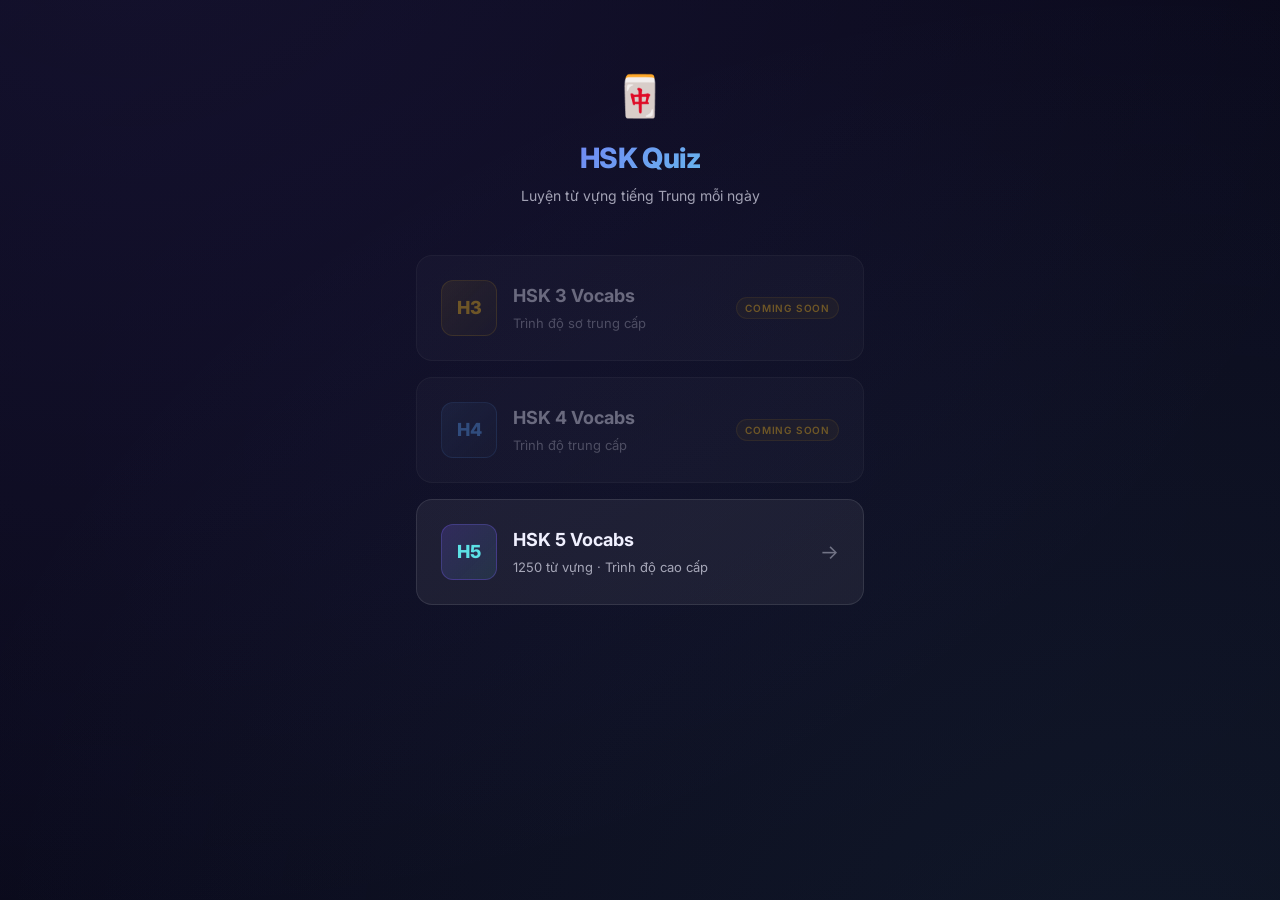
==== index.html @ 5e08f553 "init" ====
<!DOCTYPE html>
<html lang="vi">
<head>
  <meta charset="UTF-8">
  <meta name="viewport" content="width=device-width, initial-scale=1.0, maximum-scale=1.0, user-scalable=no">
  <meta name="description" content="Ứng dụng luyện từ vựng HSK - Học tiếng Trung qua quiz tương tác">
  <title>HSK Quiz - Luyện Từ Vựng Tiếng Trung</title>
  <link rel="stylesheet" href="styles.css">
  <link rel="icon" href="data:image/svg+xml,<svg xmlns='http://www.w3.org/2000/svg' viewBox='0 0 100 100'><text y='.9em' font-size='90'>🀄</text></svg>">
</head>
<body>
  <div class="app-container">
    <header class="app-header">
      <div class="app-logo">🀄</div>
      <h1 class="app-title">HSK Quiz</h1>
      <p class="app-subtitle">Luyện từ vựng tiếng Trung mỗi ngày</p>
    </header>

    <main>
      <div class="level-grid" id="level-grid">
        <a class="level-card disabled" id="hsk3-card">
          <div class="level-badge hsk3">H3</div>
          <div class="level-info">
            <div class="level-name">HSK 3 Vocabs</div>
            <div class="level-desc">Trình độ sơ trung cấp</div>
          </div>
          <span class="coming-soon-tag">Coming Soon</span>
        </a>

        <a class="level-card disabled" id="hsk4-card">
          <div class="level-badge hsk4">H4</div>
          <div class="level-info">
            <div class="level-name">HSK 4 Vocabs</div>
            <div class="level-desc">Trình độ trung cấp</div>
          </div>
          <span class="coming-soon-tag">Coming Soon</span>
        </a>

        <a class="level-card" href="quiz.html" id="hsk5-card">
          <div class="level-badge hsk5">H5</div>
          <div class="level-info">
            <div class="level-name">HSK 5 Vocabs</div>
            <div class="level-desc">1250 từ vựng · Trình độ cao cấp</div>
          </div>
          <span class="level-arrow">→</span>
        </a>
      </div>
    </main>
  </div>
</body>
</html>
---- styles.css ----
@import url('https://fonts.googleapis.com/css2?family=Inter:wght@300;400;500;600;700;800&family=Noto+Sans+SC:wght@400;500;700&display=swap');

/* ============================================
   Design Tokens
   ============================================ */
:root {
  /* Colors */
  --bg-primary: #0a0a1a;
  --bg-secondary: #12122a;
  --bg-card: rgba(255, 255, 255, 0.04);
  --bg-card-hover: rgba(255, 255, 255, 0.08);
  --bg-glass: rgba(255, 255, 255, 0.06);
  --bg-glass-border: rgba(255, 255, 255, 0.1);

  --text-primary: #f0f0ff;
  --text-secondary: rgba(240, 240, 255, 0.65);
  --text-muted: rgba(240, 240, 255, 0.4);

  --accent-primary: #7c5cfc;
  --accent-secondary: #5ce1e6;
  --accent-gradient: linear-gradient(135deg, #7c5cfc, #5ce1e6);
  --accent-gradient-hover: linear-gradient(135deg, #9078ff, #72eef3);

  --correct: #34d399;
  --correct-bg: rgba(52, 211, 153, 0.12);
  --correct-border: rgba(52, 211, 153, 0.3);

  --incorrect: #f87171;
  --incorrect-bg: rgba(248, 113, 113, 0.12);
  --incorrect-border: rgba(248, 113, 113, 0.3);

  --warning: #fbbf24;

  /* Spacing */
  --space-xs: 4px;
  --space-sm: 8px;
  --space-md: 16px;
  --space-lg: 24px;
  --space-xl: 32px;
  --space-2xl: 48px;

  /* Radius */
  --radius-sm: 8px;
  --radius-md: 12px;
  --radius-lg: 16px;
  --radius-xl: 20px;
  --radius-full: 9999px;

  /* Shadows */
  --shadow-sm: 0 2px 8px rgba(0, 0, 0, 0.3);
  --shadow-md: 0 4px 16px rgba(0, 0, 0, 0.4);
  --shadow-lg: 0 8px 32px rgba(0, 0, 0, 0.5);
  --shadow-glow: 0 0 20px rgba(124, 92, 252, 0.3);

  /* Transitions */
  --transition-fast: 150ms ease;
  --transition-base: 250ms ease;
  --transition-slow: 400ms cubic-bezier(0.4, 0, 0.2, 1);
}

/* ============================================
   Reset & Base
   ============================================ */
*, *::before, *::after {
  box-sizing: border-box;
  margin: 0;
  padding: 0;
}

html {
  font-size: 16px;
  -webkit-text-size-adjust: 100%;
}

body {
  font-family: 'Inter', -apple-system, BlinkMacSystemFont, sans-serif;
  background: var(--bg-primary);
  color: var(--text-primary);
  min-height: 100dvh;
  overflow-x: hidden;
  line-height: 1.6;
  -webkit-font-smoothing: antialiased;
}

/* Animated background */
body::before {
  content: '';
  position: fixed;
  top: -50%;
  left: -50%;
  width: 200%;
  height: 200%;
  background: radial-gradient(ellipse at 30% 20%, rgba(124, 92, 252, 0.08) 0%, transparent 50%),
              radial-gradient(ellipse at 70% 80%, rgba(92, 225, 230, 0.06) 0%, transparent 50%),
              radial-gradient(ellipse at 50% 50%, rgba(124, 92, 252, 0.03) 0%, transparent 70%);
  animation: bgFloat 20s ease-in-out infinite;
  pointer-events: none;
  z-index: 0;
}

@keyframes bgFloat {
  0%, 100% { transform: translate(0, 0) rotate(0deg); }
  33% { transform: translate(2%, -1%) rotate(1deg); }
  66% { transform: translate(-1%, 2%) rotate(-1deg); }
}

/* ============================================
   Layout
   ============================================ */
.app-container {
  position: relative;
  z-index: 1;
  max-width: 480px;
  margin: 0 auto;
  padding: var(--space-md);
  min-height: 100dvh;
}

/* ============================================
   Header
   ============================================ */
.app-header {
  text-align: center;
  padding: var(--space-2xl) 0 var(--space-lg);
}

.app-logo {
  font-size: 2.5rem;
  margin-bottom: var(--space-sm);
  animation: logoFloat 3s ease-in-out infinite;
}

@keyframes logoFloat {
  0%, 100% { transform: translateY(0); }
  50% { transform: translateY(-6px); }
}

.app-title {
  font-size: 1.75rem;
  font-weight: 800;
  background: var(--accent-gradient);
  -webkit-background-clip: text;
  -webkit-text-fill-color: transparent;
  background-clip: text;
  letter-spacing: -0.02em;
  margin-bottom: var(--space-xs);
}

.app-subtitle {
  font-size: 0.875rem;
  color: var(--text-secondary);
  font-weight: 400;
}

/* ============================================
   Glass Card
   ============================================ */
.glass-card {
  background: var(--bg-glass);
  border: 1px solid var(--bg-glass-border);
  border-radius: var(--radius-lg);
  padding: var(--space-lg);
  backdrop-filter: blur(20px);
  -webkit-backdrop-filter: blur(20px);
  transition: all var(--transition-base);
}

.glass-card:hover {
  background: var(--bg-card-hover);
  border-color: rgba(255, 255, 255, 0.15);
}

/* ============================================
   HSK Level Cards (Main Screen)
   ============================================ */
.level-grid {
  display: flex;
  flex-direction: column;
  gap: var(--space-md);
  margin-top: var(--space-lg);
}

.level-card {
  display: flex;
  align-items: center;
  gap: var(--space-md);
  padding: var(--space-lg);
  background: var(--bg-glass);
  border: 1px solid var(--bg-glass-border);
  border-radius: var(--radius-lg);
  cursor: pointer;
  transition: all var(--transition-base);
  text-decoration: none;
  color: inherit;
  position: relative;
  overflow: hidden;
}

.level-card::before {
  content: '';
  position: absolute;
  top: 0;
  left: 0;
  right: 0;
  bottom: 0;
  background: var(--accent-gradient);
  opacity: 0;
  transition: opacity var(--transition-base);
}

.level-card:hover::before,
.level-card:active::before {
  opacity: 0.06;
}

.level-card:hover {
  transform: translateY(-2px);
  border-color: rgba(124, 92, 252, 0.3);
  box-shadow: var(--shadow-glow);
}

.level-card:active {
  transform: translateY(0) scale(0.98);
}

.level-card.disabled {
  opacity: 0.4;
  cursor: not-allowed;
  pointer-events: none;
}

.level-badge {
  width: 56px;
  height: 56px;
  border-radius: var(--radius-md);
  display: flex;
  align-items: center;
  justify-content: center;
  font-weight: 800;
  font-size: 1.125rem;
  flex-shrink: 0;
  position: relative;
  z-index: 1;
}

.level-badge.hsk3 {
  background: linear-gradient(135deg, rgba(251, 191, 36, 0.2), rgba(251, 191, 36, 0.05));
  color: #fbbf24;
  border: 1px solid rgba(251, 191, 36, 0.3);
}

.level-badge.hsk4 {
  background: linear-gradient(135deg, rgba(96, 165, 250, 0.2), rgba(96, 165, 250, 0.05));
  color: #60a5fa;
  border: 1px solid rgba(96, 165, 250, 0.3);
}

.level-badge.hsk5 {
  background: linear-gradient(135deg, rgba(124, 92, 252, 0.2), rgba(92, 225, 230, 0.1));
  color: var(--accent-secondary);
  border: 1px solid rgba(124, 92, 252, 0.3);
}

.level-info {
  flex: 1;
  position: relative;
  z-index: 1;
}

.level-name {
  font-size: 1.125rem;
  font-weight: 700;
  margin-bottom: 2px;
}

.level-desc {
  font-size: 0.8125rem;
  color: var(--text-secondary);
}

.level-arrow {
  font-size: 1.25rem;
  color: var(--text-muted);
  position: relative;
  z-index: 1;
  transition: transform var(--transition-base);
}

.level-card:hover .level-arrow {
  transform: translateX(4px);
  color: var(--accent-primary);
}

.coming-soon-tag {
  font-size: 0.625rem;
  font-weight: 600;
  text-transform: uppercase;
  letter-spacing: 0.08em;
  color: var(--warning);
  background: rgba(251, 191, 36, 0.1);
  border: 1px solid rgba(251, 191, 36, 0.2);
  padding: 2px 8px;
  border-radius: var(--radius-full);
  position: relative;
  z-index: 1;
}

/* ============================================
   Quiz Screen
   ============================================ */
.quiz-header {
  display: flex;
  align-items: center;
  justify-content: space-between;
  padding: var(--space-md) 0;
  margin-bottom: var(--space-md);
}

.back-btn {
  display: flex;
  align-items: center;
  gap: var(--space-xs);
  background: none;
  border: 1px solid var(--bg-glass-border);
  color: var(--text-secondary);
  font-size: 0.875rem;
  padding: var(--space-sm) var(--space-md);
  border-radius: var(--radius-full);
  cursor: pointer;
  transition: all var(--transition-fast);
  font-family: inherit;
}

.back-btn:hover {
  border-color: var(--accent-primary);
  color: var(--text-primary);
  background: rgba(124, 92, 252, 0.1);
}

.stats-link {
  display: flex;
  align-items: center;
  gap: var(--space-xs);
  background: var(--bg-glass);
  border: 1px solid var(--bg-glass-border);
  color: var(--accent-secondary);
  font-size: 0.8125rem;
  font-weight: 500;
  padding: var(--space-sm) var(--space-md);
  border-radius: var(--radius-full);
  cursor: pointer;
  transition: all var(--transition-fast);
  text-decoration: none;
  font-family: inherit;
}

.stats-link:hover {
  background: rgba(92, 225, 230, 0.1);
  border-color: var(--accent-secondary);
}

/* Progress */
.progress-section {
  margin-bottom: var(--space-lg);
}

.progress-info {
  display: flex;
  justify-content: space-between;
  align-items: center;
  margin-bottom: var(--space-sm);
}

.progress-label {
  font-size: 0.8125rem;
  color: var(--text-secondary);
  font-weight: 500;
}

.progress-count {
  font-size: 0.875rem;
  font-weight: 700;
  color: var(--accent-secondary);
}

.progress-bar {
  height: 6px;
  background: rgba(255, 255, 255, 0.06);
  border-radius: var(--radius-full);
  overflow: hidden;
}

.progress-fill {
  height: 100%;
  background: var(--accent-gradient);
  border-radius: var(--radius-full);
  transition: width var(--transition-slow);
  position: relative;
}

.progress-fill::after {
  content: '';
  position: absolute;
  top: 0;
  right: 0;
  width: 20px;
  height: 100%;
  background: rgba(255, 255, 255, 0.4);
  filter: blur(4px);
}

/* Question Card */
.question-card {
  background: var(--bg-glass);
  border: 1px solid var(--bg-glass-border);
  border-radius: var(--radius-xl);
  padding: var(--space-xl) var(--space-lg);
  text-align: center;
  margin-bottom: var(--space-lg);
  position: relative;
  overflow: hidden;
  animation: cardIn 0.4s cubic-bezier(0.4, 0, 0.2, 1);
}

@keyframes cardIn {
  from {
    opacity: 0;
    transform: translateY(20px) scale(0.96);
  }
  to {
    opacity: 1;
    transform: translateY(0) scale(1);
  }
}

.question-label {
  font-size: 0.75rem;
  text-transform: uppercase;
  letter-spacing: 0.1em;
  color: var(--text-muted);
  margin-bottom: var(--space-md);
  font-weight: 600;
}

.question-chinese {
  font-family: 'Noto Sans SC', sans-serif;
  font-size: 3rem;
  font-weight: 700;
  margin-bottom: var(--space-sm);
  line-height: 1.2;
  background: var(--accent-gradient);
  -webkit-background-clip: text;
  -webkit-text-fill-color: transparent;
  background-clip: text;
}

.question-pinyin {
  font-size: 1rem;
  color: var(--accent-secondary);
  font-weight: 500;
  margin-bottom: var(--space-sm);
  opacity: 0;
  transform: translateY(-8px);
  transition: all var(--transition-base);
}

.question-pinyin.show {
  opacity: 1;
  transform: translateY(0);
}

.question-type {
  font-size: 0.75rem;
  color: var(--text-muted);
  font-style: italic;
}

/* Answer Choices */
.choices-grid {
  display: flex;
  flex-direction: column;
  gap: var(--space-sm);
  margin-bottom: var(--space-lg);
}

.choice-btn {
  display: flex;
  align-items: center;
  gap: var(--space-md);
  width: 100%;
  padding: var(--space-md) var(--space-lg);
  background: var(--bg-glass);
  border: 1.5px solid var(--bg-glass-border);
  border-radius: var(--radius-md);
  color: var(--text-primary);
  font-size: 0.9375rem;
  font-family: inherit;
  cursor: pointer;
  transition: all var(--transition-fast);
  text-align: left;
  position: relative;
  overflow: hidden;
}

.choice-btn::before {
  content: '';
  position: absolute;
  top: 0;
  left: 0;
  right: 0;
  bottom: 0;
  opacity: 0;
  transition: opacity var(--transition-fast);
}

.choice-btn:hover:not(.disabled) {
  border-color: rgba(124, 92, 252, 0.4);
  background: rgba(124, 92, 252, 0.08);
  transform: translateX(4px);
}

.choice-btn:active:not(.disabled) {
  transform: translateX(2px) scale(0.99);
}

.choice-letter {
  width: 28px;
  height: 28px;
  border-radius: var(--radius-sm);
  display: flex;
  align-items: center;
  justify-content: center;
  font-weight: 700;
  font-size: 0.8125rem;
  background: rgba(255, 255, 255, 0.06);
  color: var(--text-secondary);
  flex-shrink: 0;
  transition: all var(--transition-fast);
}

.choice-btn:hover:not(.disabled) .choice-letter {
  background: rgba(124, 92, 252, 0.2);
  color: var(--accent-primary);
}

.choice-text {
  flex: 1;
}

/* Choice states */
.choice-btn.correct {
  border-color: var(--correct-border);
  background: var(--correct-bg);
  pointer-events: none;
}

.choice-btn.correct .choice-letter {
  background: rgba(52, 211, 153, 0.25);
  color: var(--correct);
}

.choice-btn.incorrect {
  border-color: var(--incorrect-border);
  background: var(--incorrect-bg);
  pointer-events: none;
}

.choice-btn.incorrect .choice-letter {
  background: rgba(248, 113, 113, 0.25);
  color: var(--incorrect);
}

.choice-btn.disabled {
  opacity: 0.4;
  pointer-events: none;
}

/* Feedback Message */
.feedback {
  text-align: center;
  padding: var(--space-md);
  border-radius: var(--radius-md);
  margin-bottom: var(--space-md);
  font-weight: 600;
  font-size: 0.9375rem;
  animation: feedbackIn 0.3s ease;
  display: none;
}

@keyframes feedbackIn {
  from { opacity: 0; transform: scale(0.9); }
  to { opacity: 1; transform: scale(1); }
}

.feedback.show {
  display: block;
}

.feedback.correct {
  background: var(--correct-bg);
  border: 1px solid var(--correct-border);
  color: var(--correct);
}

.feedback.incorrect {
  background: var(--incorrect-bg);
  border: 1px solid var(--incorrect-border);
  color: var(--incorrect);
}

/* ============================================
   Summary (End of Quiz)
   ============================================ */
.summary-card {
  text-align: center;
  animation: cardIn 0.5s ease;
}

.summary-emoji {
  font-size: 4rem;
  margin-bottom: var(--space-md);
  animation: logoFloat 2s ease-in-out infinite;
}

.summary-title {
  font-size: 1.5rem;
  font-weight: 800;
  margin-bottom: var(--space-sm);
  background: var(--accent-gradient);
  -webkit-background-clip: text;
  -webkit-text-fill-color: transparent;
  background-clip: text;
}

.summary-score {
  font-size: 3rem;
  font-weight: 800;
  color: var(--text-primary);
  margin-bottom: var(--space-xs);
}

.summary-label {
  font-size: 0.875rem;
  color: var(--text-secondary);
  margin-bottom: var(--space-xl);
}

.summary-stats {
  display: grid;
  grid-template-columns: 1fr 1fr;
  gap: var(--space-md);
  margin-bottom: var(--space-xl);
}

.stat-item {
  background: rgba(255, 255, 255, 0.04);
  border-radius: var(--radius-md);
  padding: var(--space-md);
}

.stat-value {
  font-size: 1.5rem;
  font-weight: 700;
}

.stat-value.correct-text {
  color: var(--correct);
}

.stat-value.incorrect-text {
  color: var(--incorrect);
}

.stat-label {
  font-size: 0.75rem;
  color: var(--text-secondary);
  margin-top: 2px;
}

/* ============================================
   Buttons
   ============================================ */
.btn-primary {
  display: inline-flex;
  align-items: center;
  justify-content: center;
  gap: var(--space-sm);
  width: 100%;
  padding: var(--space-md) var(--space-xl);
  background: var(--accent-gradient);
  color: white;
  border: none;
  border-radius: var(--radius-md);
  font-size: 1rem;
  font-weight: 600;
  font-family: inherit;
  cursor: pointer;
  transition: all var(--transition-base);
  box-shadow: 0 4px 16px rgba(124, 92, 252, 0.3);
}

.btn-primary:hover {
  background: var(--accent-gradient-hover);
  transform: translateY(-2px);
  box-shadow: 0 6px 24px rgba(124, 92, 252, 0.4);
}

.btn-primary:active {
  transform: translateY(0) scale(0.98);
}

.btn-secondary {
  display: inline-flex;
  align-items: center;
  justify-content: center;
  gap: var(--space-sm);
  width: 100%;
  padding: var(--space-md) var(--space-xl);
  background: transparent;
  color: var(--text-primary);
  border: 1.5px solid var(--bg-glass-border);
  border-radius: var(--radius-md);
  font-size: 0.9375rem;
  font-weight: 500;
  font-family: inherit;
  cursor: pointer;
  transition: all var(--transition-base);
}

.btn-secondary:hover {
  border-color: var(--accent-primary);
  background: rgba(124, 92, 252, 0.08);
}

.btn-danger {
  display: inline-flex;
  align-items: center;
  justify-content: center;
  gap: var(--space-sm);
  width: 100%;
  padding: var(--space-md) var(--space-xl);
  background: rgba(248, 113, 113, 0.1);
  color: var(--incorrect);
  border: 1.5px solid var(--incorrect-border);
  border-radius: var(--radius-md);
  font-size: 0.9375rem;
  font-weight: 600;
  font-family: inherit;
  cursor: pointer;
  transition: all var(--transition-base);
}

.btn-danger:hover {
  background: rgba(248, 113, 113, 0.2);
  border-color: var(--incorrect);
}

.btn-group {
  display: flex;
  flex-direction: column;
  gap: var(--space-sm);
}

/* ============================================
   Marked Words Table (Quiz bottom)
   ============================================ */
.marked-section {
  margin-top: var(--space-xl);
}

.section-title {
  font-size: 0.875rem;
  font-weight: 600;
  color: var(--text-secondary);
  text-transform: uppercase;
  letter-spacing: 0.08em;
  margin-bottom: var(--space-md);
  display: flex;
  align-items: center;
  gap: var(--space-sm);
}

.section-title .icon {
  font-size: 1rem;
}

.marked-table {
  width: 100%;
  border-collapse: separate;
  border-spacing: 0 var(--space-xs);
}

.marked-table th {
  font-size: 0.6875rem;
  text-transform: uppercase;
  letter-spacing: 0.08em;
  color: var(--text-muted);
  font-weight: 600;
  padding: var(--space-sm) var(--space-md);
  text-align: left;
}

.marked-table td {
  padding: var(--space-sm) var(--space-md);
  background: rgba(255, 255, 255, 0.03);
  font-size: 0.875rem;
}

.marked-table tr td:first-child {
  border-radius: var(--radius-sm) 0 0 var(--radius-sm);
  font-family: 'Noto Sans SC', sans-serif;
  font-weight: 500;
  color: var(--accent-secondary);
}

.marked-table tr td:last-child {
  border-radius: 0 var(--radius-sm) var(--radius-sm) 0;
  color: var(--text-secondary);
  font-size: 0.8125rem;
}

.marked-table .wrong-count {
  color: var(--incorrect);
  font-weight: 600;
  font-size: 0.75rem;
}

.empty-state {
  text-align: center;
  padding: var(--space-xl) var(--space-md);
  color: var(--text-muted);
  font-size: 0.875rem;
}

.empty-state .empty-icon {
  font-size: 2.5rem;
  margin-bottom: var(--space-md);
  opacity: 0.5;
}

.empty-state p {
  margin-bottom: var(--space-xs);
}

/* ============================================
   Stats Screen
   ============================================ */
.stats-header {
  display: flex;
  align-items: center;
  gap: var(--space-md);
  padding: var(--space-md) 0;
  margin-bottom: var(--space-lg);
}

.stats-title {
  font-size: 1.25rem;
  font-weight: 700;
  flex: 1;
}

.stats-count {
  font-size: 0.8125rem;
  color: var(--text-secondary);
  background: var(--bg-glass);
  border: 1px solid var(--bg-glass-border);
  padding: var(--space-xs) var(--space-md);
  border-radius: var(--radius-full);
}

.stats-list {
  display: flex;
  flex-direction: column;
  gap: var(--space-sm);
  margin-bottom: var(--space-xl);
}

.stats-item {
  display: grid;
  grid-template-columns: auto 1fr auto;
  gap: var(--space-md);
  align-items: center;
  padding: var(--space-md) var(--space-lg);
  background: var(--bg-glass);
  border: 1px solid var(--bg-glass-border);
  border-radius: var(--radius-md);
  animation: cardIn 0.3s ease;
}

.stats-chinese {
  font-family: 'Noto Sans SC', sans-serif;
  font-size: 1.5rem;
  font-weight: 700;
  color: var(--accent-secondary);
  min-width: 60px;
}

.stats-detail {
  min-width: 0;
}

.stats-meaning {
  font-size: 0.875rem;
  color: var(--text-primary);
  margin-bottom: 2px;
}

.stats-pinyin {
  font-size: 0.8125rem;
  color: var(--text-secondary);
}

.stats-wrong {
  display: flex;
  flex-direction: column;
  align-items: center;
  gap: 2px;
}

.stats-wrong-count {
  font-size: 1.25rem;
  font-weight: 800;
  color: var(--incorrect);
}

.stats-wrong-label {
  font-size: 0.625rem;
  color: var(--text-muted);
  text-transform: uppercase;
  letter-spacing: 0.05em;
}

.stats-actions {
  margin-top: var(--space-lg);
  display: flex;
  flex-direction: column;
  gap: var(--space-sm);
}

/* ============================================
   Confirm Dialog
   ============================================ */
.dialog-overlay {
  position: fixed;
  top: 0;
  left: 0;
  right: 0;
  bottom: 0;
  background: rgba(0, 0, 0, 0.7);
  display: flex;
  align-items: center;
  justify-content: center;
  z-index: 1000;
  padding: var(--space-lg);
  animation: fadeIn 0.2s ease;
  backdrop-filter: blur(4px);
}

@keyframes fadeIn {
  from { opacity: 0; }
  to { opacity: 1; }
}

.dialog-box {
  background: var(--bg-secondary);
  border: 1px solid var(--bg-glass-border);
  border-radius: var(--radius-lg);
  padding: var(--space-xl);
  max-width: 320px;
  width: 100%;
  text-align: center;
  animation: dialogIn 0.3s cubic-bezier(0.4, 0, 0.2, 1);
}

@keyframes dialogIn {
  from { opacity: 0; transform: scale(0.9) translateY(10px); }
  to { opacity: 1; transform: scale(1) translateY(0); }
}

.dialog-icon {
  font-size: 2.5rem;
  margin-bottom: var(--space-md);
}

.dialog-title {
  font-size: 1.125rem;
  font-weight: 700;
  margin-bottom: var(--space-sm);
}

.dialog-message {
  font-size: 0.875rem;
  color: var(--text-secondary);
  margin-bottom: var(--space-xl);
}

.dialog-buttons {
  display: flex;
  gap: var(--space-sm);
}

.dialog-buttons .btn-secondary,
.dialog-buttons .btn-danger {
  flex: 1;
}

/* ============================================
   Divider
   ============================================ */
.divider {
  height: 1px;
  background: var(--bg-glass-border);
  margin: var(--space-xl) 0;
}

/* ============================================
   Animations
   ============================================ */
.fade-in {
  animation: fadeIn 0.3s ease;
}

.slide-up {
  animation: cardIn 0.4s ease;
}

/* Shake animation for wrong answer */
@keyframes shake {
  0%, 100% { transform: translateX(0); }
  20% { transform: translateX(-6px); }
  40% { transform: translateX(6px); }
  60% { transform: translateX(-4px); }
  80% { transform: translateX(4px); }
}

.shake {
  animation: shake 0.4s ease;
}

/* Pulse animation for correct */
@keyframes pulse {
  0% { transform: scale(1); }
  50% { transform: scale(1.02); }
  100% { transform: scale(1); }
}

.pulse {
  animation: pulse 0.3s ease;
}

/* ============================================
   Scrollbar
   ============================================ */
::-webkit-scrollbar {
  width: 4px;
}

::-webkit-scrollbar-track {
  background: transparent;
}

::-webkit-scrollbar-thumb {
  background: rgba(255, 255, 255, 0.1);
  border-radius: var(--radius-full);
}

::-webkit-scrollbar-thumb:hover {
  background: rgba(255, 255, 255, 0.2);
}

/* ============================================
   Responsive
   ============================================ */
@media (max-width: 380px) {
  .question-chinese {
    font-size: 2.5rem;
  }
  
  .app-title {
    font-size: 1.5rem;
  }
}

/* Hidden utility */
.hidden {
  display: none !important;
}
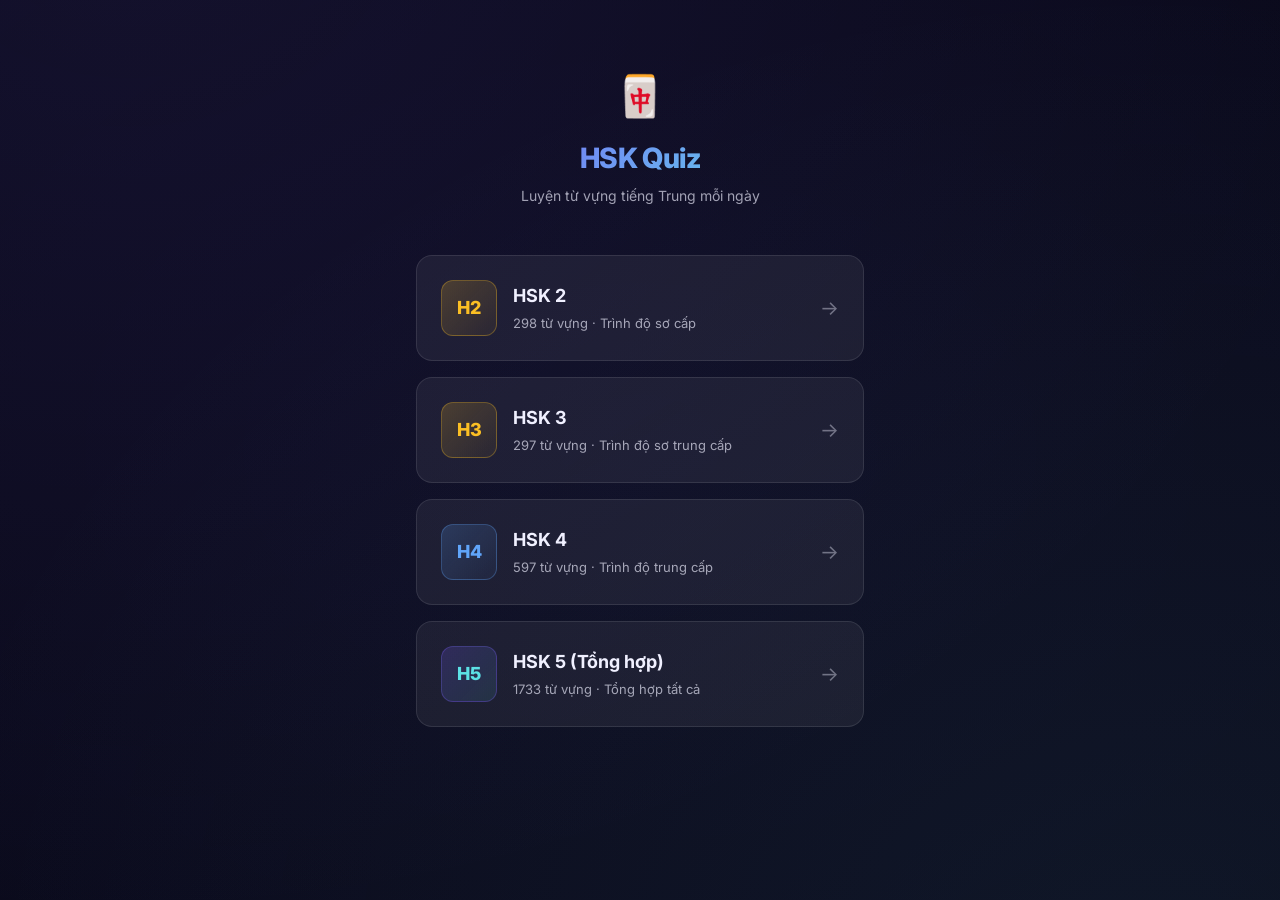
==== commit 1be5d910: "add words" ====
--- a/index.html
+++ b/index.html
@@ -18,34 +18,62 @@
 
     <main>
       <div class="level-grid" id="level-grid">
-        <a class="level-card disabled" id="hsk3-card">
+        <a class="level-card" href="quiz.html?level=hsk2" id="hsk2-card">
+          <div class="level-badge hsk3">H2</div>
+          <div class="level-info">
+            <div class="level-name">HSK 2</div>
+            <div class="level-desc" id="hsk2-desc">Trình độ sơ cấp</div>
+          </div>
+          <span class="level-arrow">→</span>
+        </a>
+
+        <a class="level-card" href="quiz.html?level=hsk3" id="hsk3-card">
           <div class="level-badge hsk3">H3</div>
           <div class="level-info">
-            <div class="level-name">HSK 3 Vocabs</div>
-            <div class="level-desc">Trình độ sơ trung cấp</div>
+            <div class="level-name">HSK 3</div>
+            <div class="level-desc" id="hsk3-desc">Trình độ sơ trung cấp</div>
           </div>
-          <span class="coming-soon-tag">Coming Soon</span>
+          <span class="level-arrow">→</span>
         </a>
 
-        <a class="level-card disabled" id="hsk4-card">
+        <a class="level-card" href="quiz.html?level=hsk4" id="hsk4-card">
           <div class="level-badge hsk4">H4</div>
           <div class="level-info">
-            <div class="level-name">HSK 4 Vocabs</div>
-            <div class="level-desc">Trình độ trung cấp</div>
+            <div class="level-name">HSK 4</div>
+            <div class="level-desc" id="hsk4-desc">Trình độ trung cấp</div>
           </div>
-          <span class="coming-soon-tag">Coming Soon</span>
+          <span class="level-arrow">→</span>
         </a>
 
-        <a class="level-card" href="quiz.html" id="hsk5-card">
+        <a class="level-card" href="quiz.html?level=hsk5" id="hsk5-card">
           <div class="level-badge hsk5">H5</div>
           <div class="level-info">
-            <div class="level-name">HSK 5 Vocabs</div>
-            <div class="level-desc">1250 từ vựng · Trình độ cao cấp</div>
+            <div class="level-name">HSK 5 (Tổng hợp)</div>
+            <div class="level-desc" id="hsk5-desc">Tất cả từ vựng · Trình độ cao cấp</div>
           </div>
           <span class="level-arrow">→</span>
         </a>
       </div>
     </main>
   </div>
+
+  <script src="vocab_data.js"></script>
+  <script>
+    // Display word counts on cards
+    document.addEventListener('DOMContentLoaded', () => {
+      if (typeof HSK2_DATA !== 'undefined') {
+        document.getElementById('hsk2-desc').textContent = HSK2_DATA.length + ' từ vựng · Trình độ sơ cấp';
+      }
+      if (typeof HSK3_DATA !== 'undefined') {
+        document.getElementById('hsk3-desc').textContent = HSK3_DATA.length + ' từ vựng · Trình độ sơ trung cấp';
+      }
+      if (typeof HSK4_DATA !== 'undefined') {
+        document.getElementById('hsk4-desc').textContent = HSK4_DATA.length + ' từ vựng · Trình độ trung cấp';
+      }
+      if (typeof ALL_DATA !== 'undefined') {
+        document.getElementById('hsk5-desc').textContent = ALL_DATA.length + ' từ vựng · Tổng hợp tất cả';
+      }
+    });
+  </script>
 </body>
 </html>
--- a/styles.css
+++ b/styles.css
@@ -1069,6 +1069,64 @@
 }
 
 /* ============================================
+   Score Bar
+   ============================================ */
+.score-bar {
+  display: flex;
+  justify-content: center;
+  gap: var(--space-lg);
+  margin-bottom: var(--space-lg);
+  padding: var(--space-md);
+  background: var(--bg-glass);
+  border: 1px solid var(--bg-glass-border);
+  border-radius: var(--radius-lg);
+}
+
+.score-item {
+  display: flex;
+  flex-direction: column;
+  align-items: center;
+  gap: 2px;
+}
+
+.score-label {
+  font-size: 0.6875rem;
+  text-transform: uppercase;
+  letter-spacing: 0.08em;
+  color: var(--text-muted);
+  font-weight: 600;
+}
+
+.score-value {
+  font-size: 1.5rem;
+  font-weight: 800;
+  color: var(--text-primary);
+}
+
+/* ============================================
+   Next Button
+   ============================================ */
+.next-btn {
+  margin-top: var(--space-md);
+  animation: fadeIn 0.3s ease;
+}
+
+/* ============================================
+   Quiz Level Badge
+   ============================================ */
+.quiz-level-badge {
+  font-size: 0.75rem;
+  font-weight: 700;
+  text-transform: uppercase;
+  letter-spacing: 0.05em;
+  color: var(--accent-secondary);
+  background: rgba(92, 225, 230, 0.1);
+  border: 1px solid rgba(92, 225, 230, 0.2);
+  padding: var(--space-xs) var(--space-md);
+  border-radius: var(--radius-full);
+}
+
+/* ============================================
    Responsive
    ============================================ */
 @media (max-width: 380px) {
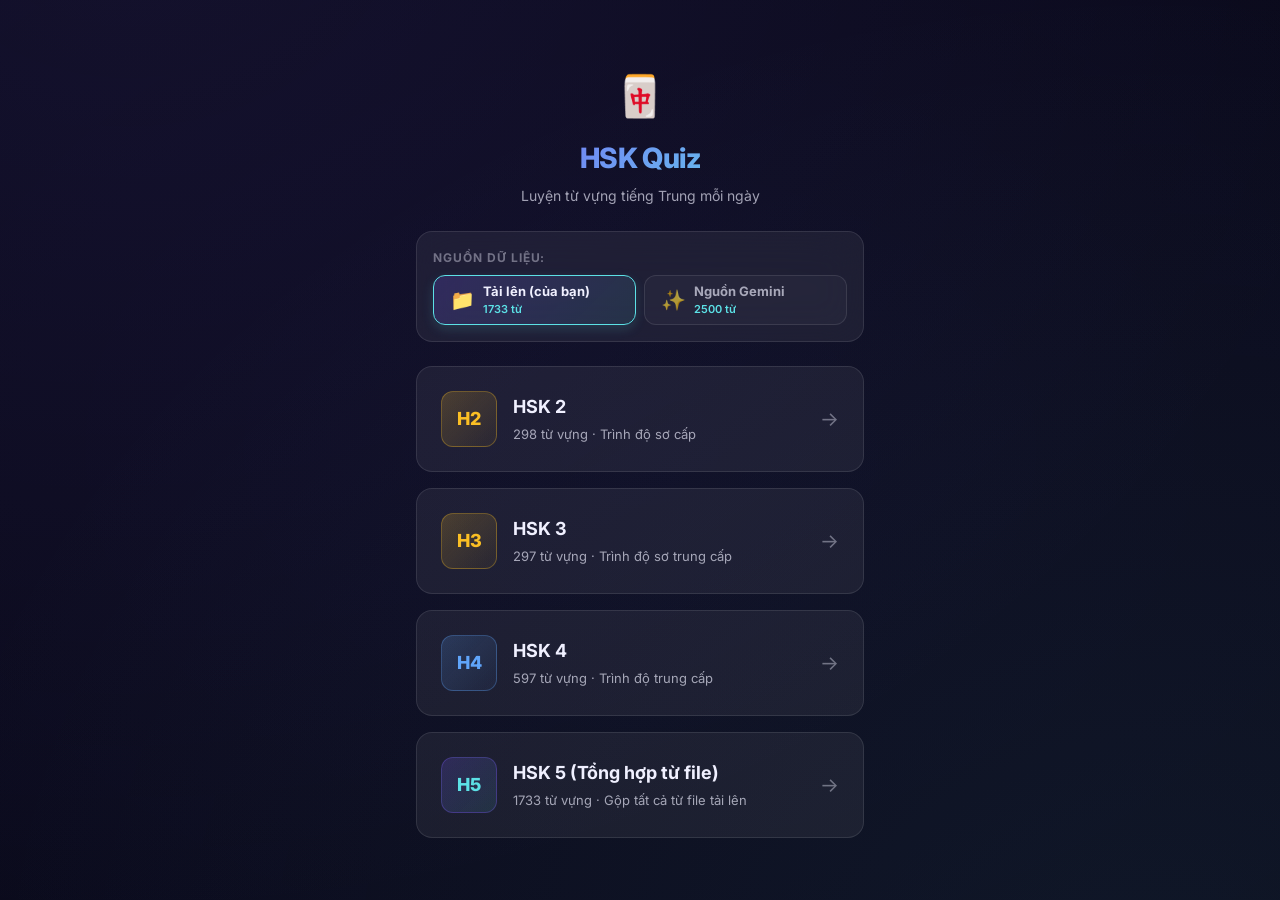
==== commit 3f86bacb: "update" ====
--- a/index.html
+++ b/index.html
@@ -17,8 +17,45 @@
     </header>
 
     <main>
+      <!-- Active Session Banner -->
+      <div class="active-session-banner hidden" id="active-session-banner">
+        <div class="active-session-header">
+          <span class="active-session-badge">🎮 Lượt chơi dở</span>
+          <span class="history-date" id="session-time-label"></span>
+        </div>
+        <div class="active-session-details" id="active-session-details">
+          <!-- HSK 5 • Câu 14 (11 Đúng / 3 Sai) -->
+        </div>
+        <div class="active-session-actions">
+          <button class="btn-primary btn-sm" onclick="resumeActiveSession()">▶️ Tiếp tục chơi</button>
+          <button class="btn-secondary btn-sm" onclick="discardActiveSession()">✖️ Xóa lượt này</button>
+        </div>
+      </div>
+
+      <!-- Data Source Selector -->
+      <div class="source-selector-container">
+        <div class="source-selector-title">Nguồn dữ liệu:</div>
+        <div class="source-tabs">
+          <button class="source-tab active" id="tab-custom" onclick="selectSource('custom')">
+            <span class="source-tab-icon">📁</span>
+            <div class="source-tab-info">
+              <span class="source-tab-name">Tải lên (của bạn)</span>
+              <span class="source-tab-desc" id="custom-count-label">1,733 từ</span>
+            </div>
+          </button>
+          <button class="source-tab" id="tab-gemini" onclick="selectSource('gemini')">
+            <span class="source-tab-icon">✨</span>
+            <div class="source-tab-info">
+              <span class="source-tab-name">Nguồn Gemini</span>
+              <span class="source-tab-desc" id="gemini-count-label">2,176 từ</span>
+            </div>
+          </button>
+        </div>
+      </div>
+
+      <!-- Level Cards -->
       <div class="level-grid" id="level-grid">
-        <a class="level-card" href="quiz.html?level=hsk2" id="hsk2-card">
+        <a class="level-card" href="#" onclick="navigateToQuiz('hsk2'); return false;" id="hsk2-card">
           <div class="level-badge hsk3">H2</div>
           <div class="level-info">
             <div class="level-name">HSK 2</div>
@@ -27,7 +64,7 @@
           <span class="level-arrow">→</span>
         </a>
 
-        <a class="level-card" href="quiz.html?level=hsk3" id="hsk3-card">
+        <a class="level-card" href="#" onclick="navigateToQuiz('hsk3'); return false;" id="hsk3-card">
           <div class="level-badge hsk3">H3</div>
           <div class="level-info">
             <div class="level-name">HSK 3</div>
@@ -36,7 +73,7 @@
           <span class="level-arrow">→</span>
         </a>
 
-        <a class="level-card" href="quiz.html?level=hsk4" id="hsk4-card">
+        <a class="level-card" href="#" onclick="navigateToQuiz('hsk4'); return false;" id="hsk4-card">
           <div class="level-badge hsk4">H4</div>
           <div class="level-info">
             <div class="level-name">HSK 4</div>
@@ -45,10 +82,10 @@
           <span class="level-arrow">→</span>
         </a>
 
-        <a class="level-card" href="quiz.html?level=hsk5" id="hsk5-card">
+        <a class="level-card" href="#" onclick="navigateToQuiz('hsk5'); return false;" id="hsk5-card">
           <div class="level-badge hsk5">H5</div>
           <div class="level-info">
-            <div class="level-name">HSK 5 (Tổng hợp)</div>
+            <div class="level-name" id="hsk5-title">HSK 5 (Tổng hợp)</div>
             <div class="level-desc" id="hsk5-desc">Tất cả từ vựng · Trình độ cao cấp</div>
           </div>
           <span class="level-arrow">→</span>
@@ -58,9 +95,33 @@
   </div>
 
   <script src="vocab_data.js"></script>
+  <script src="gemini_hsk5_data.js"></script>
   <script>
-    // Display word counts on cards
-    document.addEventListener('DOMContentLoaded', () => {
+    let activeSource = localStorage.getItem('hsk_data_source') || 'custom';
+
+    function selectSource(source) {
+      activeSource = source;
+      localStorage.setItem('hsk_data_source', source);
+
+      document.getElementById('tab-custom').classList.toggle('active', source === 'custom');
+      document.getElementById('tab-gemini').classList.toggle('active', source === 'gemini');
+
+      updateLevelDescriptions();
+    }
+
+    function updateLevelDescriptions() {
+      if (activeSource === 'gemini') {
+        document.getElementById('hsk5-title').textContent = 'HSK 5 (Nguồn Gemini)';
+        if (typeof GEMINI_HSK5_DATA !== 'undefined') {
+          document.getElementById('hsk5-desc').textContent = GEMINI_HSK5_DATA.length + ' từ vựng · HSK 5 Chuẩn từ Gemini';
+        }
+      } else {
+        document.getElementById('hsk5-title').textContent = 'HSK 5 (Tổng hợp từ file)';
+        if (typeof ALL_DATA !== 'undefined') {
+          document.getElementById('hsk5-desc').textContent = ALL_DATA.length + ' từ vựng · Gộp tất cả từ file tải lên';
+        }
+      }
+
       if (typeof HSK2_DATA !== 'undefined') {
         document.getElementById('hsk2-desc').textContent = HSK2_DATA.length + ' từ vựng · Trình độ sơ cấp';
       }
@@ -70,9 +131,62 @@
       if (typeof HSK4_DATA !== 'undefined') {
         document.getElementById('hsk4-desc').textContent = HSK4_DATA.length + ' từ vựng · Trình độ trung cấp';
       }
+    }
+
+    function navigateToQuiz(level) {
+      window.location.href = `quiz.html?level=${level}&source=${activeSource}`;
+    }
+
+    function checkActiveSession() {
+      try {
+        const raw = localStorage.getItem('hsk_active_session');
+        if (!raw) return;
+        const data = JSON.parse(raw);
+        if (data && data.questionCount > 0) {
+          const banner = document.getElementById('active-session-banner');
+          const details = document.getElementById('active-session-details');
+          const timeLabel = document.getElementById('session-time-label');
+
+          const levelName = data.level ? data.level.toUpperCase() : 'HSK';
+          const sourceName = data.source === 'gemini' ? 'Gemini' : 'File tải lên';
+          
+          details.textContent = `${levelName} (${sourceName}) • Câu thứ ${data.questionCount} (${data.correctCount} Đúng / ${data.incorrectCount} Sai)`;
+          
+          if (data.lastUpdated) {
+            const d = new Date(data.lastUpdated);
+            timeLabel.textContent = `${d.getHours()}:${d.getMinutes() < 10 ? '0' : ''}${d.getMinutes()}`;
+          }
+
+          banner.classList.remove('hidden');
+        }
+      } catch (e) {
+        console.error('Error checking active session:', e);
+      }
+    }
+
+    function resumeActiveSession() {
+      const raw = localStorage.getItem('hsk_active_session');
+      if (raw) {
+        const data = JSON.parse(raw);
+        window.location.href = `quiz.html?level=${data.level || 'hsk5'}&source=${data.source || 'custom'}&resume=1`;
+      }
+    }
+
+    function discardActiveSession() {
+      localStorage.removeItem('hsk_active_session');
+      document.getElementById('active-session-banner').classList.add('hidden');
+    }
+
+    document.addEventListener('DOMContentLoaded', () => {
+      // Set initial counts in source selector tabs
       if (typeof ALL_DATA !== 'undefined') {
-        document.getElementById('hsk5-desc').textContent = ALL_DATA.length + ' từ vựng · Tổng hợp tất cả';
+        document.getElementById('custom-count-label').textContent = ALL_DATA.length + ' từ';
       }
+      if (typeof GEMINI_HSK5_DATA !== 'undefined') {
+        document.getElementById('gemini-count-label').textContent = GEMINI_HSK5_DATA.length + ' từ';
+      }
+      selectSource(activeSource);
+      checkActiveSession();
     });
   </script>
 </body>
--- a/styles.css
+++ b/styles.css
@@ -171,13 +171,89 @@
 }
 
 /* ============================================
+   Data Source Selector
+   ============================================ */
+.source-selector-container {
+  margin-bottom: var(--space-lg);
+  background: var(--bg-glass);
+  border: 1px solid var(--bg-glass-border);
+  border-radius: var(--radius-lg);
+  padding: var(--space-md);
+  backdrop-filter: blur(20px);
+}
+
+.source-selector-title {
+  font-size: 0.75rem;
+  font-weight: 700;
+  text-transform: uppercase;
+  letter-spacing: 0.08em;
+  color: var(--text-muted);
+  margin-bottom: var(--space-sm);
+}
+
+.source-tabs {
+  display: grid;
+  grid-template-columns: 1fr 1fr;
+  gap: var(--space-sm);
+}
+
+.source-tab {
+  display: flex;
+  align-items: center;
+  gap: var(--space-sm);
+  padding: var(--space-sm) var(--space-md);
+  background: rgba(255, 255, 255, 0.03);
+  border: 1.5px solid var(--bg-glass-border);
+  border-radius: var(--radius-md);
+  color: var(--text-secondary);
+  font-family: inherit;
+  cursor: pointer;
+  transition: all var(--transition-fast);
+  text-align: left;
+}
+
+.source-tab:hover {
+  border-color: rgba(124, 92, 252, 0.3);
+  background: rgba(124, 92, 252, 0.05);
+}
+
+.source-tab.active {
+  border-color: var(--accent-secondary);
+  background: linear-gradient(135deg, rgba(124, 92, 252, 0.2), rgba(92, 225, 230, 0.1));
+  color: var(--text-primary);
+  box-shadow: 0 4px 12px rgba(92, 225, 230, 0.15);
+}
+
+.source-tab-icon {
+  font-size: 1.25rem;
+}
+
+.source-tab-info {
+  display: flex;
+  flex-direction: column;
+}
+
+.source-tab-name {
+  font-size: 0.8125rem;
+  font-weight: 700;
+  line-height: 1.2;
+}
+
+.source-tab-desc {
+  font-size: 0.6875rem;
+  color: var(--accent-secondary);
+  font-weight: 600;
+  margin-top: 2px;
+}
+
+/* ============================================
    HSK Level Cards (Main Screen)
    ============================================ */
 .level-grid {
   display: flex;
   flex-direction: column;
   gap: var(--space-md);
-  margin-top: var(--space-lg);
+  margin-top: var(--space-md);
 }
 
 .level-card {
@@ -575,12 +651,20 @@
   pointer-events: none;
 }
 
-/* Feedback Message */
+/* Feedback Message & Next Row */
+.feedback-row {
+  display: flex;
+  gap: var(--space-sm);
+  align-items: center;
+  margin-bottom: var(--space-md);
+  min-height: 48px;
+}
+
 .feedback {
+  flex: 1;
   text-align: center;
-  padding: var(--space-md);
+  padding: var(--space-sm) var(--space-md);
   border-radius: var(--radius-md);
-  margin-bottom: var(--space-md);
   font-weight: 600;
   font-size: 0.9375rem;
   animation: feedbackIn 0.3s ease;
@@ -606,6 +690,35 @@
   background: var(--incorrect-bg);
   border: 1px solid var(--incorrect-border);
   color: var(--incorrect);
+}
+
+.btn-next {
+  display: inline-flex;
+  align-items: center;
+  justify-content: center;
+  padding: var(--space-sm) var(--space-md);
+  background: var(--accent-gradient);
+  color: white;
+  border: none;
+  border-radius: var(--radius-md);
+  font-size: 0.875rem;
+  font-weight: 600;
+  font-family: inherit;
+  cursor: pointer;
+  white-space: nowrap;
+  transition: all var(--transition-base);
+  box-shadow: 0 4px 12px rgba(124, 92, 252, 0.3);
+  height: 42px;
+}
+
+.btn-next:hover {
+  background: var(--accent-gradient-hover);
+  transform: translateY(-1px);
+  box-shadow: 0 6px 16px rgba(124, 92, 252, 0.4);
+}
+
+.btn-next:active {
+  transform: translateY(0) scale(0.98);
 }
 
 /* ============================================
@@ -1129,6 +1242,203 @@
 /* ============================================
    Responsive
    ============================================ */
+/* ============================================
+   Active Session Banner (Main Screen)
+   ============================================ */
+.active-session-banner {
+  background: linear-gradient(135deg, rgba(124, 92, 252, 0.15), rgba(92, 225, 230, 0.1));
+  border: 1px solid rgba(124, 92, 252, 0.4);
+  border-radius: var(--radius-lg);
+  padding: var(--space-md);
+  margin-bottom: var(--space-lg);
+  backdrop-filter: blur(10px);
+  animation: cardIn 0.3s ease;
+}
+
+.active-session-header {
+  display: flex;
+  align-items: center;
+  justify-content: space-between;
+  margin-bottom: var(--space-xs);
+}
+
+.active-session-badge {
+  font-size: 0.75rem;
+  font-weight: 700;
+  text-transform: uppercase;
+  letter-spacing: 0.05em;
+  color: var(--accent-secondary);
+}
+
+.active-session-details {
+  font-size: 0.875rem;
+  color: var(--text-primary);
+  font-weight: 600;
+  margin-bottom: var(--space-md);
+}
+
+.active-session-actions {
+  display: flex;
+  gap: var(--space-sm);
+}
+
+.btn-sm {
+  padding: var(--space-xs) var(--space-md) !important;
+  font-size: 0.8125rem !important;
+  border-radius: var(--radius-md) !important;
+}
+
+/* ============================================
+   Stats Navigation Tabs
+   ============================================ */
+.stats-nav-tabs {
+  display: grid;
+  grid-template-columns: 1fr 1fr;
+  gap: var(--space-xs);
+  background: rgba(255, 255, 255, 0.04);
+  border: 1px solid var(--bg-glass-border);
+  border-radius: var(--radius-md);
+  padding: 4px;
+  margin-bottom: var(--space-lg);
+}
+
+.stats-nav-tab {
+  padding: var(--space-sm) var(--space-md);
+  background: transparent;
+  border: none;
+  border-radius: var(--radius-sm);
+  color: var(--text-secondary);
+  font-size: 0.875rem;
+  font-weight: 600;
+  font-family: inherit;
+  cursor: pointer;
+  transition: all var(--transition-fast);
+  text-align: center;
+}
+
+.stats-nav-tab.active {
+  background: var(--accent-gradient);
+  color: white;
+  box-shadow: 0 2px 8px rgba(124, 92, 252, 0.3);
+}
+
+/* ============================================
+   Play History Cards
+   ============================================ */
+.history-list {
+  display: flex;
+  flex-direction: column;
+  gap: var(--space-md);
+  margin-bottom: var(--space-xl);
+}
+
+.history-card {
+  background: var(--bg-glass);
+  border: 1px solid var(--bg-glass-border);
+  border-radius: var(--radius-lg);
+  padding: var(--space-md);
+  backdrop-filter: blur(10px);
+}
+
+.history-card-header {
+  display: flex;
+  justify-content: space-between;
+  align-items: center;
+  margin-bottom: var(--space-xs);
+}
+
+.history-date {
+  font-size: 0.75rem;
+  color: var(--text-muted);
+}
+
+.history-level {
+  font-size: 0.75rem;
+  font-weight: 700;
+  color: var(--accent-secondary);
+  background: rgba(92, 225, 230, 0.1);
+  padding: 2px 8px;
+  border-radius: var(--radius-full);
+}
+
+.history-summary {
+  display: flex;
+  align-items: center;
+  justify-content: space-between;
+  margin-bottom: var(--space-sm);
+}
+
+.history-score-tag {
+  font-size: 1rem;
+  font-weight: 800;
+}
+
+.history-wrong-count-tag {
+  font-size: 0.8125rem;
+  color: var(--incorrect);
+  font-weight: 600;
+}
+
+.history-wrong-title {
+  font-size: 0.75rem;
+  text-transform: uppercase;
+  letter-spacing: 0.05em;
+  color: var(--text-muted);
+  font-weight: 700;
+  margin-top: var(--space-xs);
+  margin-bottom: var(--space-xs);
+}
+
+.history-wrong-items {
+  display: flex;
+  flex-wrap: wrap;
+  gap: 6px;
+}
+
+.history-wrong-chip {
+  background: rgba(248, 113, 113, 0.1);
+  border: 1px solid rgba(248, 113, 113, 0.25);
+  color: var(--text-primary);
+  font-size: 0.8125rem;
+  padding: 4px 10px;
+  border-radius: var(--radius-sm);
+  display: flex;
+  align-items: center;
+  gap: 6px;
+}
+
+.history-wrong-chip .chip-pinyin {
+  font-size: 0.6875rem;
+  color: var(--accent-secondary);
+}
+
+.history-wrong-chip .chip-meaning {
+  font-size: 0.75rem;
+  color: var(--text-secondary);
+}
+
+/* Save Session Button in Quiz Header */
+.btn-save-session {
+  display: inline-flex;
+  align-items: center;
+  gap: 4px;
+  background: rgba(52, 211, 153, 0.12);
+  border: 1px solid var(--correct-border);
+  color: var(--correct);
+  font-size: 0.8125rem;
+  font-weight: 600;
+  padding: var(--space-xs) var(--space-md);
+  border-radius: var(--radius-full);
+  cursor: pointer;
+  transition: all var(--transition-fast);
+  font-family: inherit;
+}
+
+.btn-save-session:hover {
+  background: rgba(52, 211, 153, 0.25);
+}
+
+/* Responsive */
 @media (max-width: 380px) {
   .question-chinese {
     font-size: 2.5rem;
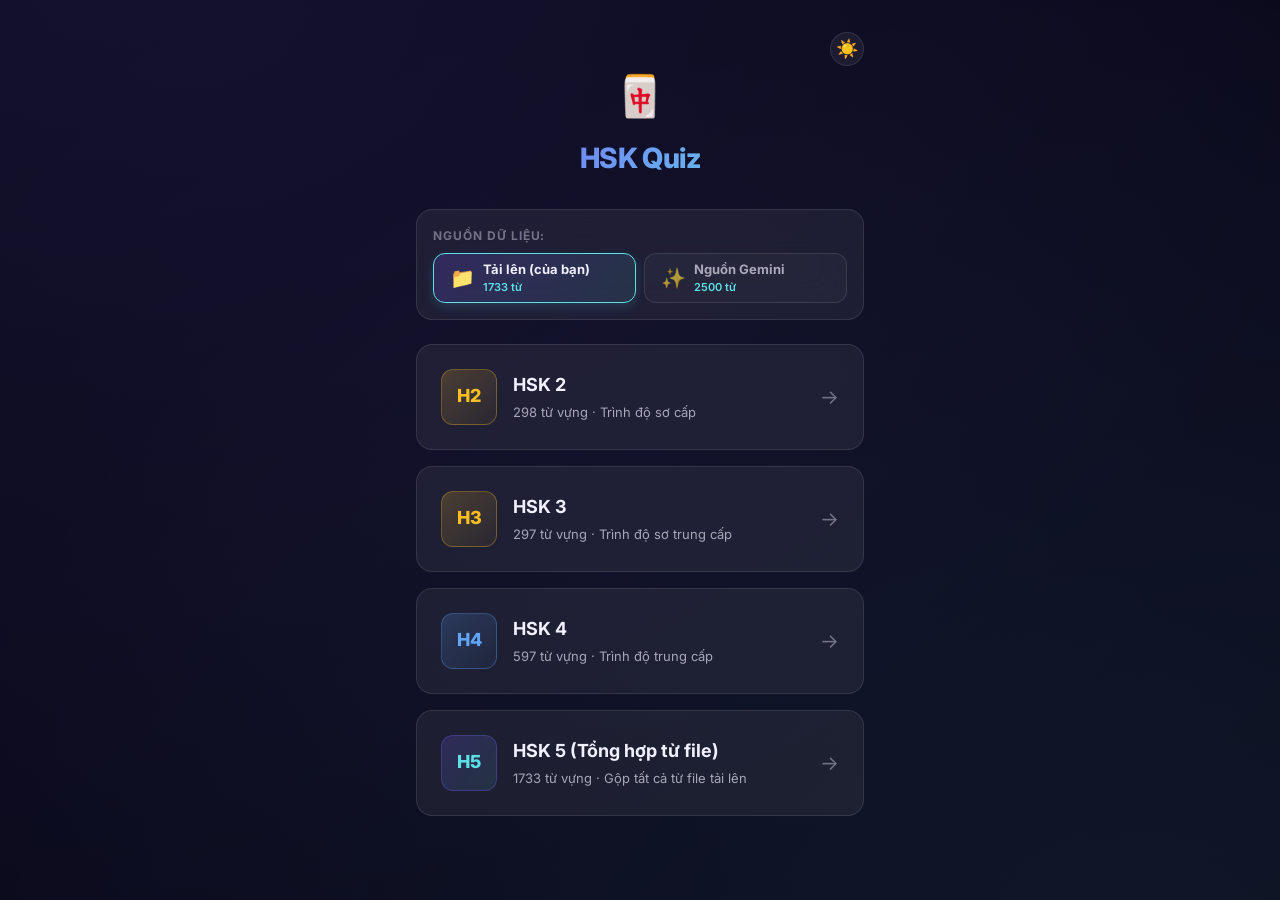
==== commit 8e0ded36: "new theme" ====
--- a/index.html
+++ b/index.html
@@ -7,13 +7,14 @@
   <title>HSK Quiz - Luyện Từ Vựng Tiếng Trung</title>
   <link rel="stylesheet" href="styles.css">
   <link rel="icon" href="data:image/svg+xml,<svg xmlns='http://www.w3.org/2000/svg' viewBox='0 0 100 100'><text y='.9em' font-size='90'>🀄</text></svg>">
+  <script src="theme.js"></script>
 </head>
 <body>
   <div class="app-container">
-    <header class="app-header">
+    <header class="app-header" style="position: relative;">
+      <button class="theme-toggle-btn" onclick="toggleTheme()" id="theme-btn" style="position: absolute; right: 0; top: var(--space-md);">☀️</button>
       <div class="app-logo">🀄</div>
       <h1 class="app-title">HSK Quiz</h1>
-      <p class="app-subtitle">Luyện từ vựng tiếng Trung mỗi ngày</p>
     </header>
 
     <main>
--- a/styles.css
+++ b/styles.css
@@ -4,7 +4,7 @@
    Design Tokens
    ============================================ */
 :root {
-  /* Colors */
+  /* Colors (Dark Theme Default) */
   --bg-primary: #0a0a1a;
   --bg-secondary: #12122a;
   --bg-card: rgba(255, 255, 255, 0.04);
@@ -56,6 +56,61 @@
   --transition-fast: 150ms ease;
   --transition-base: 250ms ease;
   --transition-slow: 400ms cubic-bezier(0.4, 0, 0.2, 1);
+}
+
+/* Light Theme Overrides */
+[data-theme="light"] {
+  --bg-primary: #f1f5f9;
+  --bg-secondary: #ffffff;
+  --bg-card: rgba(255, 255, 255, 0.85);
+  --bg-card-hover: rgba(255, 255, 255, 0.95);
+  --bg-glass: rgba(255, 255, 255, 0.75);
+  --bg-glass-border: rgba(0, 0, 0, 0.08);
+
+  --text-primary: #0f172a;
+  --text-secondary: #475569;
+  --text-muted: #64748b;
+
+  --accent-primary: #6366f1;
+  --accent-secondary: #0ea5e9;
+  --accent-gradient: linear-gradient(135deg, #6366f1, #0ea5e9);
+  --accent-gradient-hover: linear-gradient(135deg, #4f46e5, #0284c7);
+
+  --correct: #059669;
+  --correct-bg: rgba(16, 185, 129, 0.12);
+  --correct-border: rgba(16, 185, 129, 0.35);
+
+  --incorrect: #dc2626;
+  --incorrect-bg: rgba(239, 68, 68, 0.12);
+  --incorrect-border: rgba(239, 68, 68, 0.35);
+
+  --warning: #d97706;
+
+  --shadow-sm: 0 2px 8px rgba(0, 0, 0, 0.06);
+  --shadow-md: 0 4px 16px rgba(0, 0, 0, 0.08);
+  --shadow-lg: 0 8px 32px rgba(0, 0, 0, 0.12);
+  --shadow-glow: 0 0 20px rgba(99, 102, 241, 0.15);
+}
+
+/* Theme Toggle Button */
+.theme-toggle-btn {
+  display: inline-flex;
+  align-items: center;
+  justify-content: center;
+  width: 34px;
+  height: 34px;
+  border-radius: var(--radius-full);
+  background: var(--bg-glass);
+  border: 1px solid var(--bg-glass-border);
+  color: var(--text-primary);
+  font-size: 1.125rem;
+  cursor: pointer;
+  transition: all var(--transition-fast);
+}
+
+.theme-toggle-btn:hover {
+  background: var(--bg-card-hover);
+  transform: scale(1.08);
 }
 
 /* ============================================
@@ -388,19 +443,21 @@
   display: flex;
   align-items: center;
   justify-content: space-between;
-  padding: var(--space-md) 0;
-  margin-bottom: var(--space-md);
+  padding: var(--space-xs) 0;
+  margin-bottom: var(--space-xs);
+  gap: 4px;
+  flex-wrap: wrap;
 }
 
 .back-btn {
   display: flex;
   align-items: center;
-  gap: var(--space-xs);
+  gap: 4px;
   background: none;
   border: 1px solid var(--bg-glass-border);
   color: var(--text-secondary);
-  font-size: 0.875rem;
-  padding: var(--space-sm) var(--space-md);
+  font-size: 0.75rem;
+  padding: 4px 10px;
   border-radius: var(--radius-full);
   cursor: pointer;
   transition: all var(--transition-fast);
@@ -416,13 +473,13 @@
 .stats-link {
   display: flex;
   align-items: center;
-  gap: var(--space-xs);
+  gap: 4px;
   background: var(--bg-glass);
   border: 1px solid var(--bg-glass-border);
   color: var(--accent-secondary);
-  font-size: 0.8125rem;
+  font-size: 0.75rem;
   font-weight: 500;
-  padding: var(--space-sm) var(--space-md);
+  padding: 4px 10px;
   border-radius: var(--radius-full);
   cursor: pointer;
   transition: all var(--transition-fast);
@@ -489,10 +546,10 @@
 .question-card {
   background: var(--bg-glass);
   border: 1px solid var(--bg-glass-border);
-  border-radius: var(--radius-xl);
-  padding: var(--space-xl) var(--space-lg);
+  border-radius: var(--radius-lg);
+  padding: var(--space-md) var(--space-sm);
   text-align: center;
-  margin-bottom: var(--space-lg);
+  margin-bottom: var(--space-sm);
   position: relative;
   overflow: hidden;
   animation: cardIn 0.4s cubic-bezier(0.4, 0, 0.2, 1);
@@ -510,20 +567,20 @@
 }
 
 .question-label {
-  font-size: 0.75rem;
+  font-size: 0.6875rem;
   text-transform: uppercase;
-  letter-spacing: 0.1em;
+  letter-spacing: 0.08em;
   color: var(--text-muted);
-  margin-bottom: var(--space-md);
+  margin-bottom: 2px;
   font-weight: 600;
 }
 
 .question-chinese {
   font-family: 'Noto Sans SC', sans-serif;
-  font-size: 3rem;
+  font-size: 2.25rem;
   font-weight: 700;
-  margin-bottom: var(--space-sm);
-  line-height: 1.2;
+  margin-bottom: 2px;
+  line-height: 1.15;
   background: var(--accent-gradient);
   -webkit-background-clip: text;
   -webkit-text-fill-color: transparent;
@@ -531,13 +588,14 @@
 }
 
 .question-pinyin {
-  font-size: 1rem;
+  font-size: 0.875rem;
   color: var(--accent-secondary);
   font-weight: 500;
-  margin-bottom: var(--space-sm);
+  margin-bottom: 2px;
   opacity: 0;
-  transform: translateY(-8px);
+  transform: translateY(-4px);
   transition: all var(--transition-base);
+  min-height: 1.25rem;
 }
 
 .question-pinyin.show {
@@ -546,7 +604,7 @@
 }
 
 .question-type {
-  font-size: 0.75rem;
+  font-size: 0.6875rem;
   color: var(--text-muted);
   font-style: italic;
 }
@@ -555,21 +613,21 @@
 .choices-grid {
   display: flex;
   flex-direction: column;
+  gap: 8px;
+  margin-bottom: var(--space-sm);
+}
+
+.choice-btn {
+  display: flex;
+  align-items: center;
   gap: var(--space-sm);
-  margin-bottom: var(--space-lg);
-}
-
-.choice-btn {
-  display: flex;
-  align-items: center;
-  gap: var(--space-md);
   width: 100%;
-  padding: var(--space-md) var(--space-lg);
+  padding: 10px var(--space-md);
   background: var(--bg-glass);
   border: 1.5px solid var(--bg-glass-border);
   border-radius: var(--radius-md);
   color: var(--text-primary);
-  font-size: 0.9375rem;
+  font-size: 0.875rem;
   font-family: inherit;
   cursor: pointer;
   transition: all var(--transition-fast);
@@ -1186,24 +1244,24 @@
    ============================================ */
 .score-bar {
   display: flex;
-  justify-content: center;
-  gap: var(--space-lg);
-  margin-bottom: var(--space-lg);
-  padding: var(--space-md);
+  justify-content: space-around;
+  align-items: center;
+  gap: var(--space-md);
+  margin-bottom: var(--space-sm);
+  padding: 6px var(--space-md);
   background: var(--bg-glass);
   border: 1px solid var(--bg-glass-border);
-  border-radius: var(--radius-lg);
+  border-radius: var(--radius-md);
 }
 
 .score-item {
   display: flex;
-  flex-direction: column;
-  align-items: center;
-  gap: 2px;
+  align-items: center;
+  gap: 6px;
 }
 
 .score-label {
-  font-size: 0.6875rem;
+  font-size: 0.625rem;
   text-transform: uppercase;
   letter-spacing: 0.08em;
   color: var(--text-muted);
@@ -1211,7 +1269,7 @@
 }
 
 .score-value {
-  font-size: 1.5rem;
+  font-size: 1.125rem;
   font-weight: 800;
   color: var(--text-primary);
 }
@@ -1425,9 +1483,9 @@
   background: rgba(52, 211, 153, 0.12);
   border: 1px solid var(--correct-border);
   color: var(--correct);
-  font-size: 0.8125rem;
+  font-size: 0.75rem;
   font-weight: 600;
-  padding: var(--space-xs) var(--space-md);
+  padding: 4px 10px;
   border-radius: var(--radius-full);
   cursor: pointer;
   transition: all var(--transition-fast);
@@ -1438,14 +1496,57 @@
   background: rgba(52, 211, 153, 0.25);
 }
 
-/* Responsive */
-@media (max-width: 380px) {
+/* Responsive tuning for compact mobile screen view */
+@media (max-width: 480px) {
+  .app-container {
+    padding: var(--space-xs) var(--space-sm);
+  }
+
+  .quiz-header {
+    padding: 2px 0;
+    margin-bottom: 4px;
+  }
+
+  .score-bar {
+    padding: 4px var(--space-sm);
+    margin-bottom: 6px;
+  }
+
+  .score-value {
+    font-size: 1rem;
+  }
+
+  .question-card {
+    padding: var(--space-sm);
+    margin-bottom: 6px;
+  }
+
   .question-chinese {
-    font-size: 2.5rem;
+    font-size: 2rem;
   }
-  
+
+  .question-pinyin {
+    font-size: 0.8125rem;
+    min-height: 1.125rem;
+  }
+
+  .choices-grid {
+    gap: 6px;
+    margin-bottom: 6px;
+  }
+
+  .choice-btn {
+    padding: 8px var(--space-sm);
+    font-size: 0.8125rem;
+  }
+
+  .feedback-row {
+    min-height: 36px;
+    margin-bottom: 4px;
+  }
+
   .app-title {
-    font-size: 1.5rem;
+    font-size: 1.375rem;
   }
 }
 
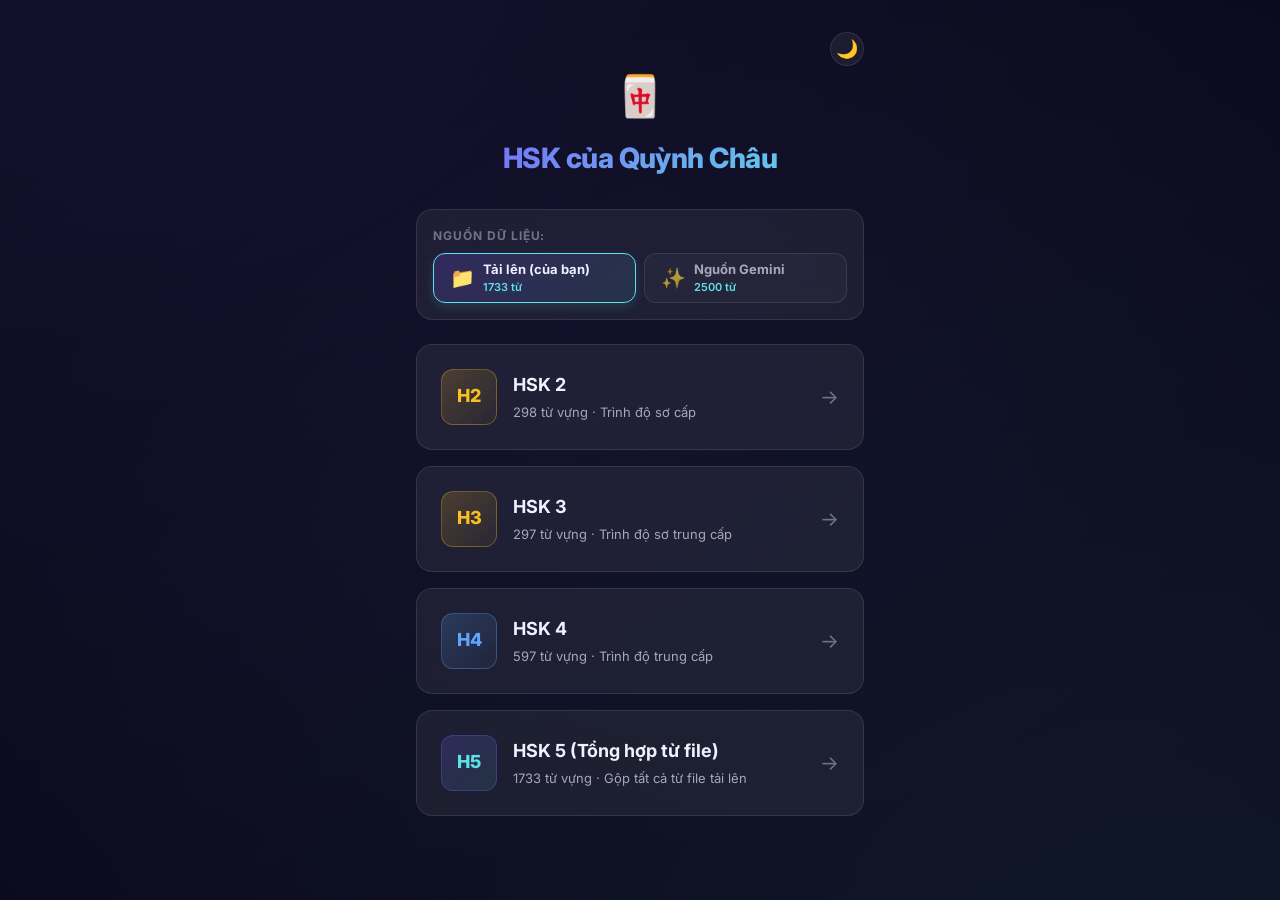
==== commit 65659f33: "update text" ====
--- a/index.html
+++ b/index.html
@@ -14,7 +14,7 @@
     <header class="app-header" style="position: relative;">
       <button class="theme-toggle-btn" onclick="toggleTheme()" id="theme-btn" style="position: absolute; right: 0; top: var(--space-md);">☀️</button>
       <div class="app-logo">🀄</div>
-      <h1 class="app-title">HSK Quiz</h1>
+      <h1 class="app-title">HSK của Quỳnh Châu</h1>
     </header>
 
     <main>
--- a/styles.css
+++ b/styles.css
@@ -90,6 +90,40 @@
   --shadow-md: 0 4px 16px rgba(0, 0, 0, 0.08);
   --shadow-lg: 0 8px 32px rgba(0, 0, 0, 0.12);
   --shadow-glow: 0 0 20px rgba(99, 102, 241, 0.15);
+}
+
+/* Pink Sakura Theme Overrides */
+[data-theme="pink"] {
+  --bg-primary: #fff0f5;
+  --bg-secondary: #fff8fa;
+  --bg-card: rgba(255, 235, 243, 0.8);
+  --bg-card-hover: rgba(255, 220, 235, 0.95);
+  --bg-glass: rgba(255, 240, 246, 0.85);
+  --bg-glass-border: rgba(244, 114, 182, 0.25);
+
+  --text-primary: #831843;
+  --text-secondary: #9d174d;
+  --text-muted: #be185d;
+
+  --accent-primary: #ec4899;
+  --accent-secondary: #f43f5e;
+  --accent-gradient: linear-gradient(135deg, #ec4899, #f43f5e);
+  --accent-gradient-hover: linear-gradient(135deg, #db2777, #e11d48);
+
+  --correct: #059669;
+  --correct-bg: rgba(16, 185, 129, 0.15);
+  --correct-border: rgba(16, 185, 129, 0.35);
+
+  --incorrect: #e11d48;
+  --incorrect-bg: rgba(244, 63, 94, 0.15);
+  --incorrect-border: rgba(244, 63, 94, 0.35);
+
+  --warning: #d97706;
+
+  --shadow-sm: 0 2px 8px rgba(244, 114, 182, 0.15);
+  --shadow-md: 0 4px 16px rgba(244, 114, 182, 0.2);
+  --shadow-lg: 0 8px 32px rgba(244, 114, 182, 0.25);
+  --shadow-glow: 0 0 20px rgba(236, 72, 153, 0.3);
 }
 
 /* Theme Toggle Button */
